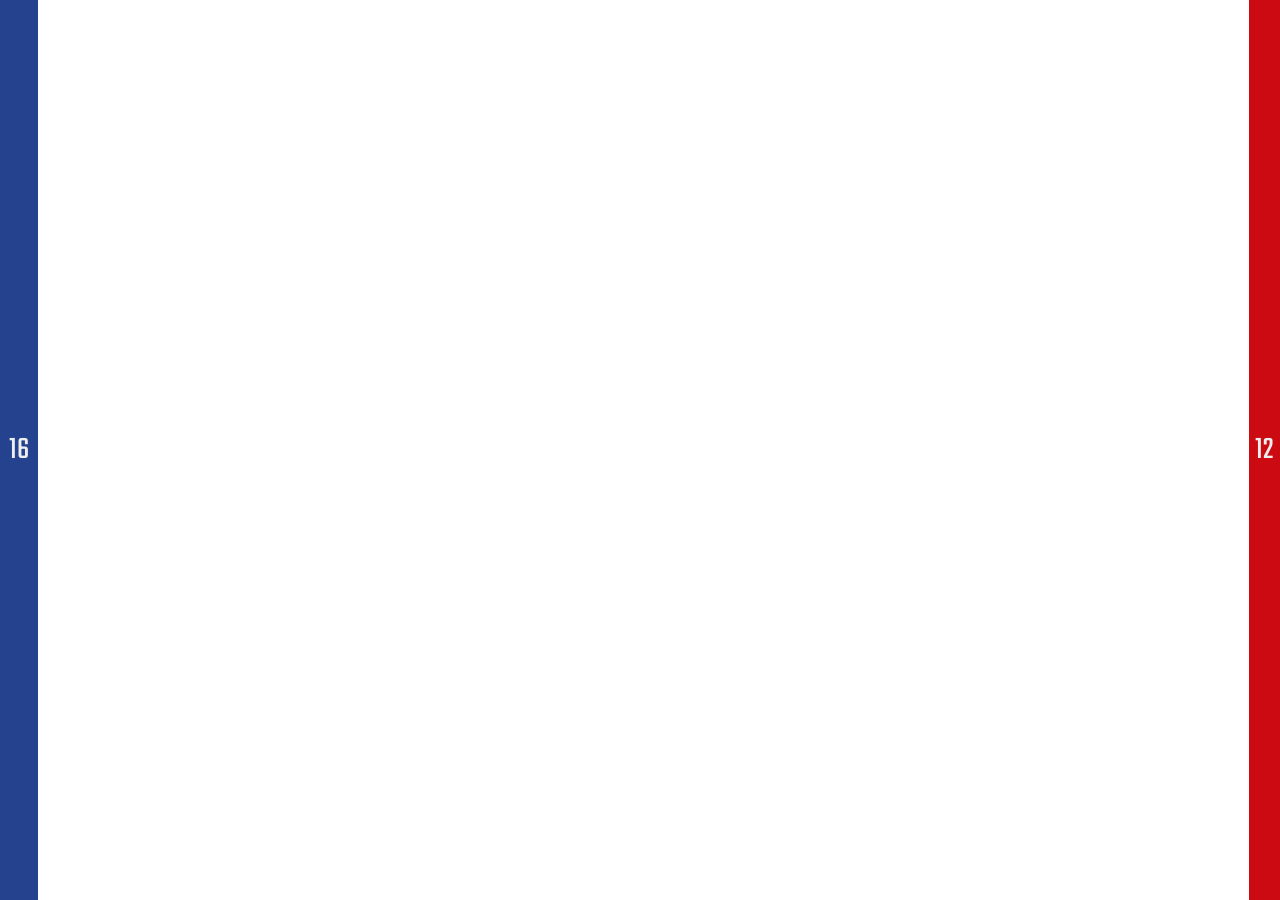
==== public_html/us-election/index.html @ ba1b172a "Moved public_html files" ====
<!DOCTYPE html>
<html lang="en">
<head>
    <meta charset="UTF-8">
    <title>US Election</title>
    <link rel="stylesheet" href="style.css">
    <link href="https://fonts.googleapis.com/css2?family=Teko:wght@300&display=swap" rel="stylesheet">
</head>
<body>

<div id="biden" style="--biden-width: 2.96%"><span>16</span></div>
<div class="line"></div>
<div id="trump" style="--trump-width: 2.41%"><span>12</span></div>
</body>
</html>
---- public_html/us-election/style.css ----
* {
    margin: 0;
    padding: 0;
}

body {
    font-family: 'Teko', sans-serif;
    width: 100vw;
    height: 100vh;
    display: flex;
    justify-content: space-between;
}

#biden {
    height: 100%;
    width: var(--biden-width);
    /*width 16*/
    background: #25428f;
}

#line {
    width: 0;
    height: 100%;
    border: 2px solid #111;
}

#trump {
    height: 100%;
    width: var(--trump-width);
    background: #cc0a11;
}

#biden, #trump {
    display: flex;
        align-items:center;
    justify-content:center;
}

span {
    color: #eee;
    font-size: 200%;
}
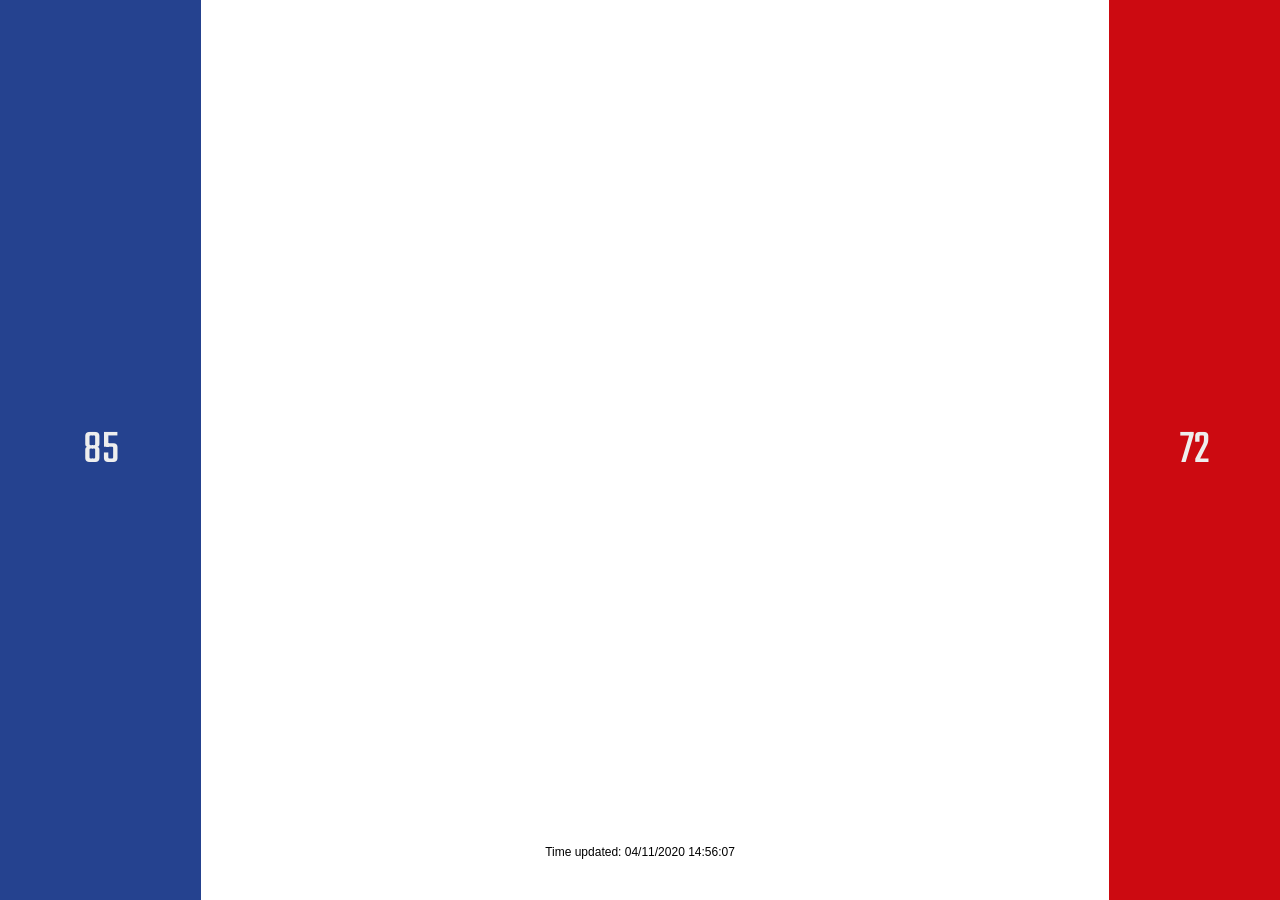
==== commit 95d502c0: "Site updates dynamically" ====
--- a/public_html/us-election/index.html
+++ b/public_html/us-election/index.html
@@ -3,13 +3,16 @@
 <head>
     <meta charset="UTF-8">
     <title>US Election</title>
+    <script src="http://ajax.googleapis.com/ajax/libs/jquery/1.7.1/jquery.min.js" type="text/javascript"></script>
+    <script type="text/javascript" src="script.js"></script>
     <link rel="stylesheet" href="style.css">
     <link href="https://fonts.googleapis.com/css2?family=Teko:wght@300&display=swap" rel="stylesheet">
 </head>
 <body>
 
-<div id="biden" style="--biden-width: 2.96%"><span>16</span></div>
+<div id="biden"><span id="biden-count"></span></div>
 <div class="line"></div>
-<div id="trump" style="--trump-width: 2.41%"><span>12</span></div>
+<div id="trump"><span id="trump-count"></span></div>
+<div id="time-updated"></div>
 </body>
 </html>
--- a/public_html/us-election/style.css
+++ b/public_html/us-election/style.css
@@ -4,7 +4,6 @@
 }
 
 body {
-    font-family: 'Teko', sans-serif;
     width: 100vw;
     height: 100vh;
     display: flex;
@@ -32,11 +31,25 @@
 
 #biden, #trump {
     display: flex;
-        align-items:center;
+    align-items:center;
     justify-content:center;
 }
 
 span {
+    font-family: 'Teko', sans-serif;
     color: #eee;
-    font-size: 200%;
+    font-size: 3em;
 }
+
+#time-updated {
+    font-family: Verdana, Arial, sans-serif;
+    position: absolute;
+    left: 50%;
+    top: 95%;
+    width: 300px;
+    height: 20px;
+    margin-left: -150px;
+    margin-top: -10px;
+    text-align: center;
+    font-size: 0.75em;
+}
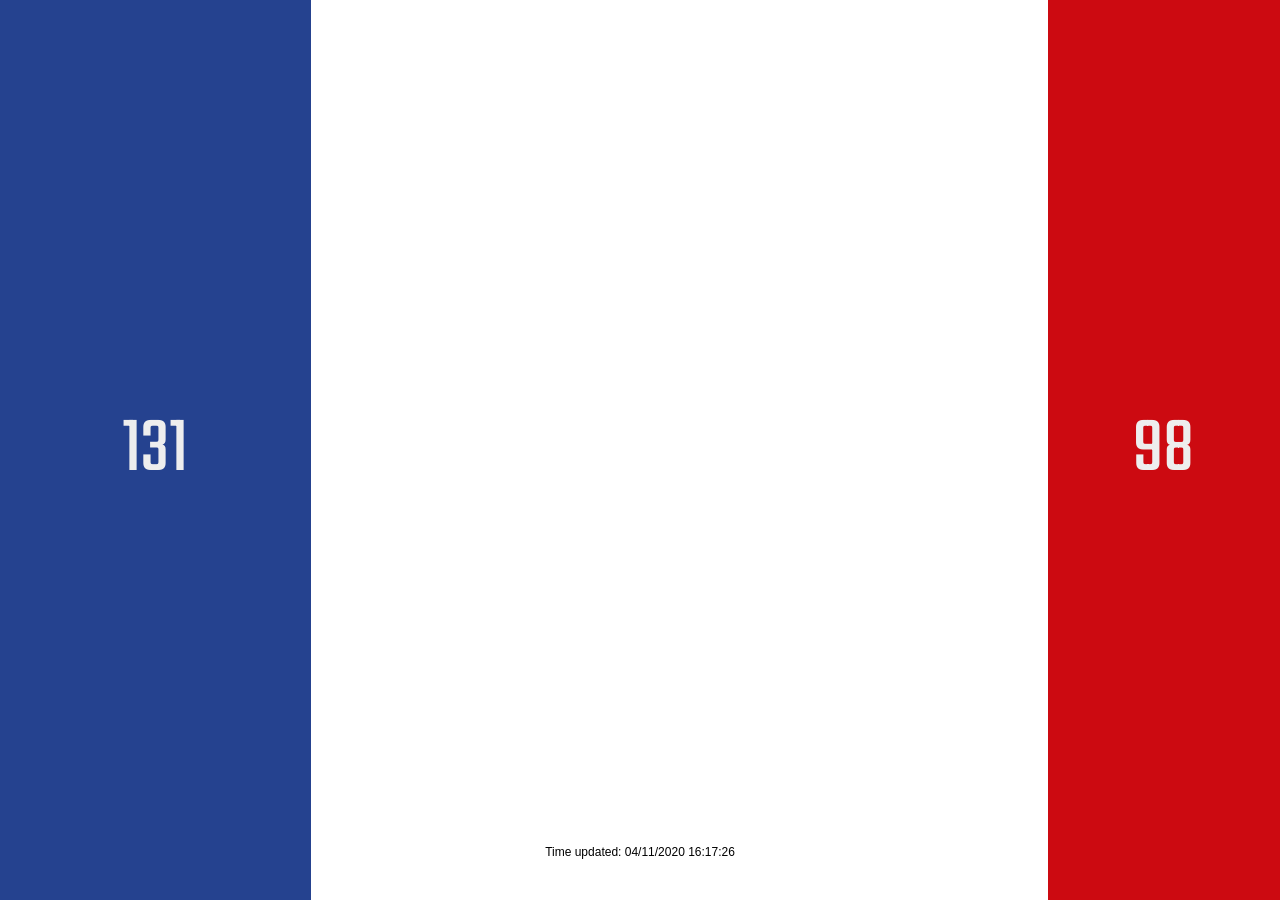
==== commit 8f0a2e40: "JQuery CDN" ====
--- a/public_html/us-election/index.html
+++ b/public_html/us-election/index.html
@@ -2,8 +2,8 @@
 <html lang="en">
 <head>
     <meta charset="UTF-8">
-    <title>US Election</title>
-    <script src="http://ajax.googleapis.com/ajax/libs/jquery/1.7.1/jquery.min.js" type="text/javascript"></script>
+    <title>2020 US Election Results</title>
+    <script src="https://code.jquery.com/jquery-3.5.1.min.js" integrity="sha256-9/aliU8dGd2tb6OSsuzixeV4y/faTqgFtohetphbbj0=" crossorigin="anonymous"></script>
     <script type="text/javascript" src="script.js"></script>
     <link rel="stylesheet" href="style.css">
     <link href="https://fonts.googleapis.com/css2?family=Teko:wght@300&display=swap" rel="stylesheet">
--- a/public_html/us-election/style.css
+++ b/public_html/us-election/style.css
@@ -38,7 +38,7 @@
 span {
     font-family: 'Teko', sans-serif;
     color: #eee;
-    font-size: 3em;
+    font-size: 5em;
 }
 
 #time-updated {
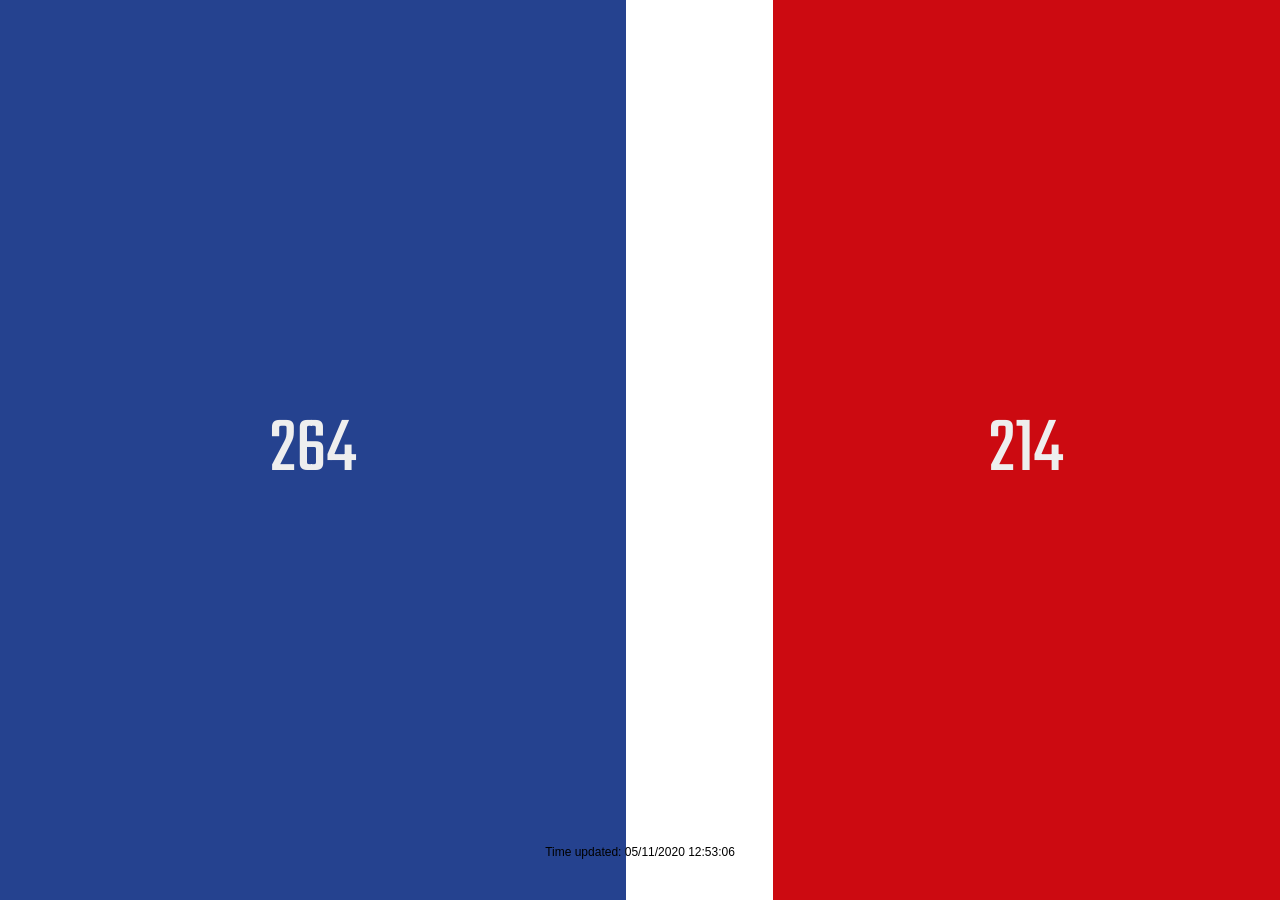
==== commit fa4e45bc: "Disabled cache" ====
--- a/public_html/us-election/index.html
+++ b/public_html/us-election/index.html
@@ -2,6 +2,9 @@
 <html lang="en">
 <head>
     <meta charset="UTF-8">
+    <meta http-equiv="Cache-Control" content="no-cache, no-store, must-revalidate" />
+    <meta http-equiv="Pragma" content="no-cache" />
+    <meta http-equiv="Expires" content="0" />
     <title>2020 US Election Results</title>
     <script src="https://code.jquery.com/jquery-3.5.1.min.js" integrity="sha256-9/aliU8dGd2tb6OSsuzixeV4y/faTqgFtohetphbbj0=" crossorigin="anonymous"></script>
     <script type="text/javascript" src="script.js"></script>
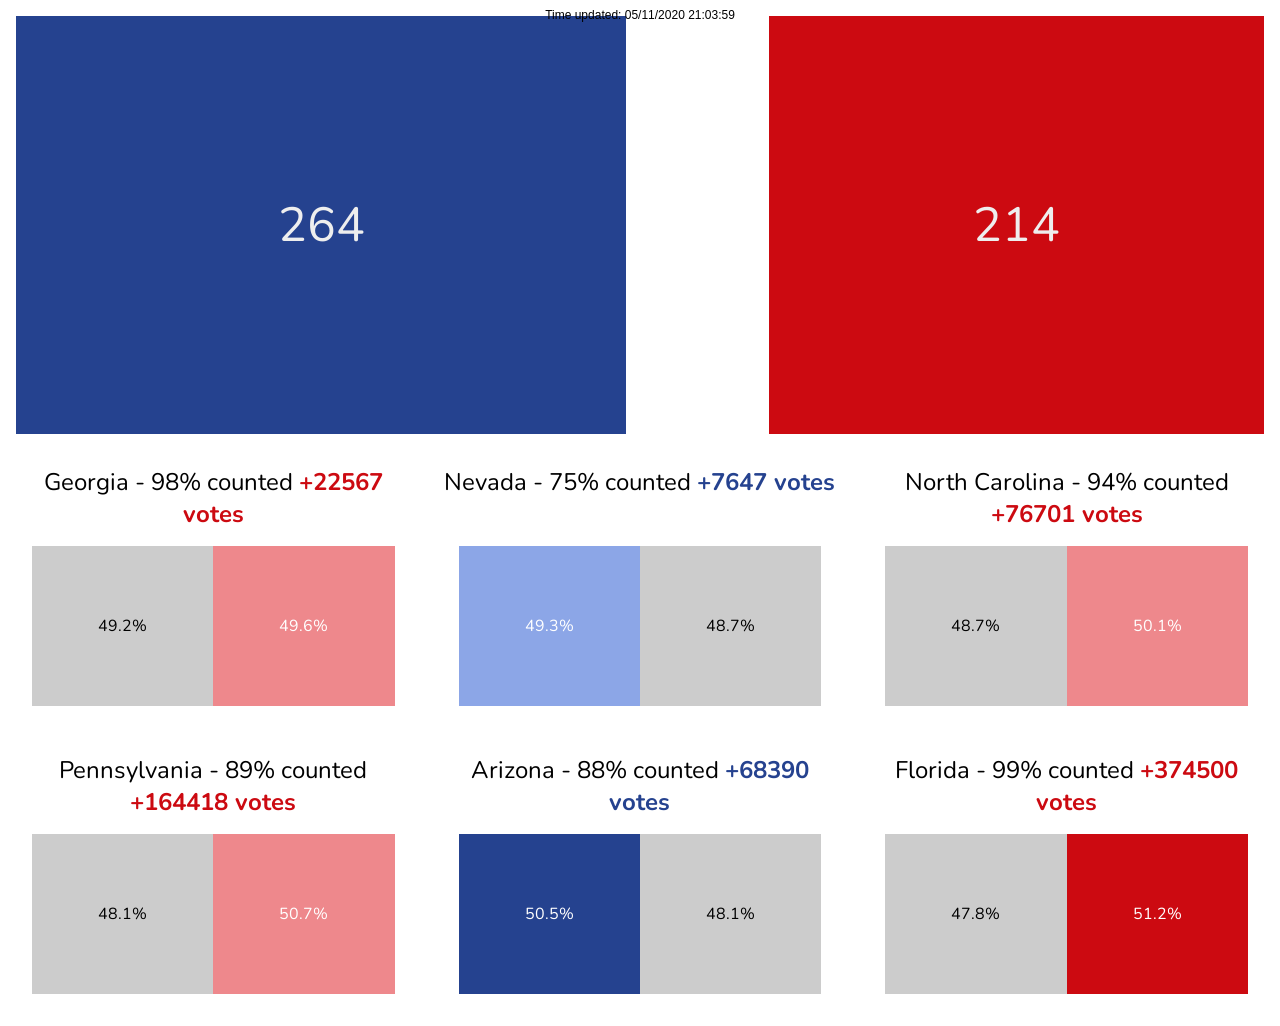
==== commit b3efbd3c: "Added states" ====
--- a/public_html/us-election/index.html
+++ b/public_html/us-election/index.html
@@ -9,13 +9,22 @@
     <script src="https://code.jquery.com/jquery-3.5.1.min.js" integrity="sha256-9/aliU8dGd2tb6OSsuzixeV4y/faTqgFtohetphbbj0=" crossorigin="anonymous"></script>
     <script type="text/javascript" src="script.js"></script>
     <link rel="stylesheet" href="style.css">
-    <link href="https://fonts.googleapis.com/css2?family=Teko:wght@300&display=swap" rel="stylesheet">
+    <link href="https://fonts.googleapis.com/css2?family=Nunito&display=swap" rel="stylesheet">
 </head>
 <body>
-
-<div id="biden"><span id="biden-count"></span></div>
-<div class="line"></div>
-<div id="trump"><span id="trump-count"></span></div>
-<div id="time-updated"></div>
+    <div id="colleges">
+        <div id="biden"><span id="biden-count"></span></div>
+<!--        <div id="line"></div>-->
+        <div id="trump"><span id="trump-count"></span></div>
+    </div>
+    <div id="battlegrounds">
+        <div class="battleground-state" id="georgia"></div>
+        <div class="battleground-state" id="nevada"></div>
+        <div class="battleground-state" id="north-carolina"></div>
+        <div class="battleground-state" id="pennsylvania"></div>
+        <div class="battleground-state" id="arizona"></div>
+        <div class="battleground-state" id="florida"></div>
+    </div>
+    <div id="time-updated"></div>
 </body>
 </html>
--- a/public_html/us-election/style.css
+++ b/public_html/us-election/style.css
@@ -1,11 +1,19 @@
 * {
     margin: 0;
     padding: 0;
+    box-sizing: border-box;
 }
 
 body {
     width: 100vw;
     height: 100vh;
+    font-family: 'Nunito', sans-serif;
+}
+
+#colleges {
+    padding: 1em;
+    width: 100%;
+    height: 50%;
     display: flex;
     justify-content: space-between;
 }
@@ -35,21 +43,66 @@
     justify-content:center;
 }
 
-span {
-    font-family: 'Teko', sans-serif;
+#biden span, #trump span {
     color: #eee;
-    font-size: 5em;
+    font-size: 3em;
 }
 
 #time-updated {
     font-family: Verdana, Arial, sans-serif;
     position: absolute;
     left: 50%;
-    top: 95%;
-    width: 300px;
+    top: 2%;
+    width: 250px;
     height: 20px;
-    margin-left: -150px;
+    margin-left: -125px;
     margin-top: -10px;
     text-align: center;
     font-size: 0.75em;
+}
+
+#battlegrounds {
+    width: 100%;
+    height: 50%;
+    display: grid;
+    grid-template-columns: 1fr 1fr 1fr;
+    grid-template-rows: 1fr 1fr;
+}
+
+.battleground-state {
+    width: 100%;
+    height: 100%;
+    display: grid;
+    grid-template-rows: 1fr 3fr;
+    padding: 1em;
+}
+
+/*#battlegrounds div div {*/
+/*    height: 100%;*/
+/*    width: auto;*/
+/*    display: flex;*/
+/*    align-items:center;*/
+/*    justify-content:center;*/
+/*}*/
+
+.perc-container {
+    display: flex;
+    height: 100%;
+    font-size: 1em;
+    grid-template-columns: 1fr 1fr;
+    justify-content: stretch;
+    padding: 1em;
+}
+
+.perc {
+    width:50%;
+    height:100%;
+    display: grid;
+    align-items:center;
+    justify-items:center;
+}
+
+.state-label {
+    font-size: 1.5em;
+    text-align: center;
 }
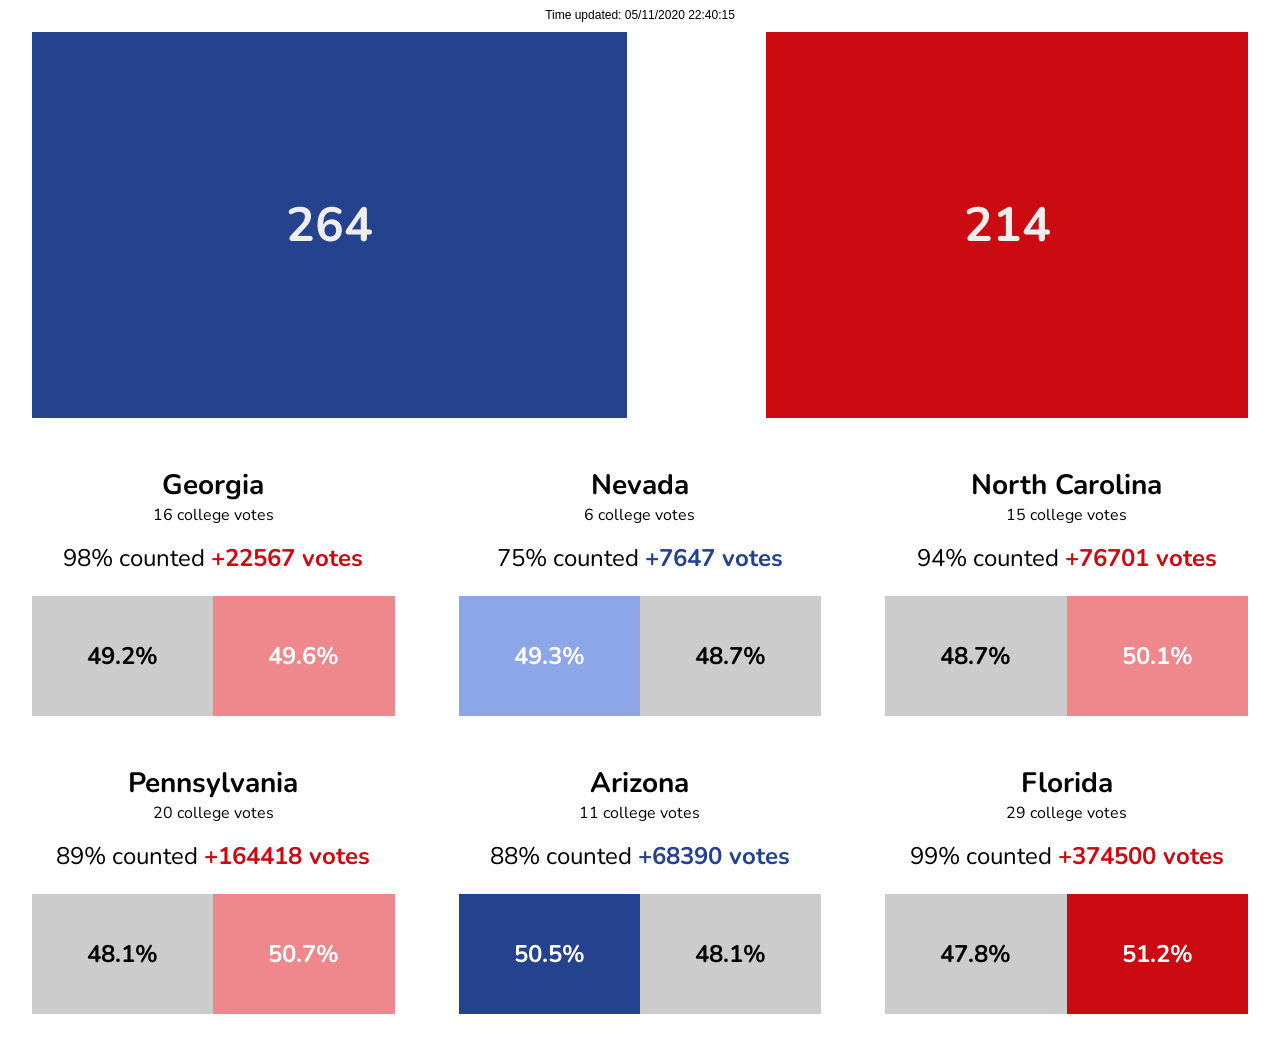
==== commit da30c4b2: "Added college votes for each state" ====
--- a/public_html/us-election/index.html
+++ b/public_html/us-election/index.html
@@ -9,7 +9,7 @@
     <script src="https://code.jquery.com/jquery-3.5.1.min.js" integrity="sha256-9/aliU8dGd2tb6OSsuzixeV4y/faTqgFtohetphbbj0=" crossorigin="anonymous"></script>
     <script type="text/javascript" src="script.js"></script>
     <link rel="stylesheet" href="style.css">
-    <link href="https://fonts.googleapis.com/css2?family=Nunito&display=swap" rel="stylesheet">
+    <link href="https://fonts.googleapis.com/css2?family=Nunito:wght@400;700&display=swap" rel="stylesheet">
 </head>
 <body>
     <div id="colleges">
--- a/public_html/us-election/style.css
+++ b/public_html/us-election/style.css
@@ -10,8 +10,12 @@
     font-family: 'Nunito', sans-serif;
 }
 
+span {
+    text-align: center;
+}
+
 #colleges {
-    padding: 1em;
+    padding: 2em;
     width: 100%;
     height: 50%;
     display: flex;
@@ -21,7 +25,6 @@
 #biden {
     height: 100%;
     width: var(--biden-width);
-    /*width 16*/
     background: #25428f;
 }
 
@@ -46,6 +49,7 @@
 #biden span, #trump span {
     color: #eee;
     font-size: 3em;
+    font-weight: bold;
 }
 
 #time-updated {
@@ -73,17 +77,9 @@
     width: 100%;
     height: 100%;
     display: grid;
-    grid-template-rows: 1fr 3fr;
+    grid-template-rows: 1fr 1fr 1fr 4fr;
     padding: 1em;
 }
-
-/*#battlegrounds div div {*/
-/*    height: 100%;*/
-/*    width: auto;*/
-/*    display: flex;*/
-/*    align-items:center;*/
-/*    justify-content:center;*/
-/*}*/
 
 .perc-container {
     display: flex;
@@ -103,6 +99,25 @@
 }
 
 .state-label {
+    font-size: 1.75em;
+    font-weight: bold;
+}
+
+.counted-label {
     font-size: 1.5em;
-    text-align: center;
+}
+
+.colleges-label  {
+    font-size: 1em;
+}
+
+.perc-label {
+    font-size: 1.5em;
+    font-weight: bold;
+}
+
+@media only screen and (max-width: 720px) {
+    body {
+        font-size: 75%;
+    }
 }
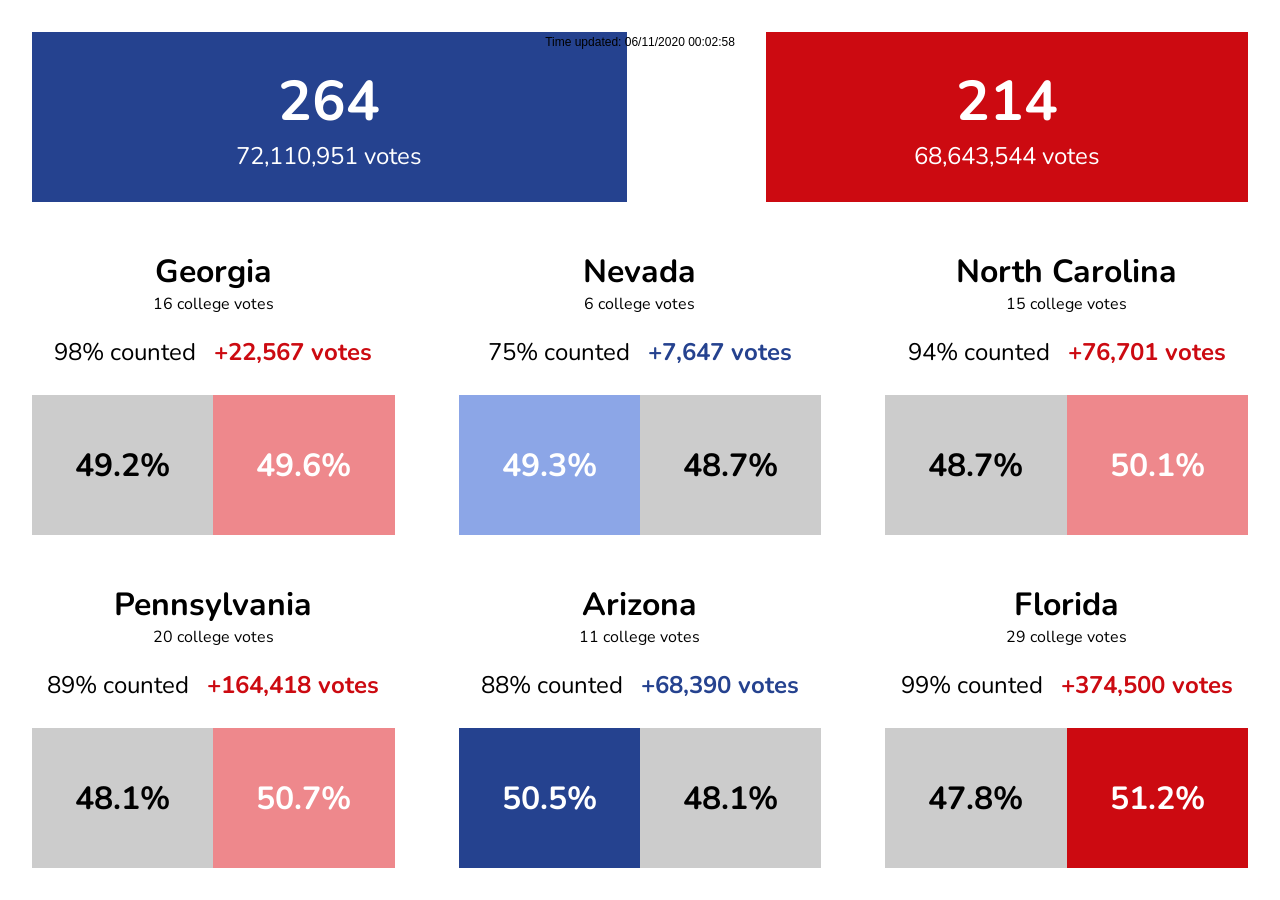
==== commit 9cff1164: "Added total votes" ====
--- a/public_html/us-election/index.html
+++ b/public_html/us-election/index.html
@@ -12,19 +12,20 @@
     <link href="https://fonts.googleapis.com/css2?family=Nunito:wght@400;700&display=swap" rel="stylesheet">
 </head>
 <body>
-    <div id="colleges">
-        <div id="biden"><span id="biden-count"></span></div>
-<!--        <div id="line"></div>-->
-        <div id="trump"><span id="trump-count"></span></div>
+    <div id="container">
+        <div id="colleges">
+            <div id="biden" class="candidate"></div>
+            <div id="trump" class="candidate"></div>
+        </div>
+        <div id="battlegrounds">
+            <div class="battleground-state" id="georgia"></div>
+            <div class="battleground-state" id="nevada"></div>
+            <div class="battleground-state" id="north-carolina"></div>
+            <div class="battleground-state" id="pennsylvania"></div>
+            <div class="battleground-state" id="arizona"></div>
+            <div class="battleground-state" id="florida"></div>
+        </div>
     </div>
-    <div id="battlegrounds">
-        <div class="battleground-state" id="georgia"></div>
-        <div class="battleground-state" id="nevada"></div>
-        <div class="battleground-state" id="north-carolina"></div>
-        <div class="battleground-state" id="pennsylvania"></div>
-        <div class="battleground-state" id="arizona"></div>
-        <div class="battleground-state" id="florida"></div>
-    </div>
-    <div id="time-updated"></div>
+<div id="time-updated"></div>
 </body>
 </html>
--- a/public_html/us-election/style.css
+++ b/public_html/us-election/style.css
@@ -14,10 +14,15 @@
     text-align: center;
 }
 
+#container {
+    width: 100%;
+    height: 100%;
+    display: grid;
+    grid-template-rows: 1fr 2fr;
+}
+
 #colleges {
     padding: 2em;
-    width: 100%;
-    height: 50%;
     display: flex;
     justify-content: space-between;
 }
@@ -28,35 +33,38 @@
     background: #25428f;
 }
 
-#line {
-    width: 0;
-    height: 100%;
-    border: 2px solid #111;
-}
-
 #trump {
     height: 100%;
     width: var(--trump-width);
     background: #cc0a11;
 }
 
-#biden, #trump {
+.candidate {
     display: flex;
     align-items:center;
     justify-content:center;
 }
 
-#biden span, #trump span {
-    color: #eee;
-    font-size: 3em;
+.totals {
+    display: grid;
+}
+
+.total-colleges {
+    color: #fff;
+    font-size: 3.5em;
     font-weight: bold;
+}
+
+.total-votes {
+    color: #fff;
+    font-size: 1.5em;
 }
 
 #time-updated {
     font-family: Verdana, Arial, sans-serif;
     position: absolute;
     left: 50%;
-    top: 2%;
+    top: 5%;
     width: 250px;
     height: 20px;
     margin-left: -125px;
@@ -66,8 +74,6 @@
 }
 
 #battlegrounds {
-    width: 100%;
-    height: 50%;
     display: grid;
     grid-template-columns: 1fr 1fr 1fr;
     grid-template-rows: 1fr 1fr;
@@ -99,7 +105,7 @@
 }
 
 .state-label {
-    font-size: 1.75em;
+    font-size: 2em;
     font-weight: bold;
 }
 
@@ -112,7 +118,7 @@
 }
 
 .perc-label {
-    font-size: 1.5em;
+    font-size: 2em;
     font-weight: bold;
 }
 
